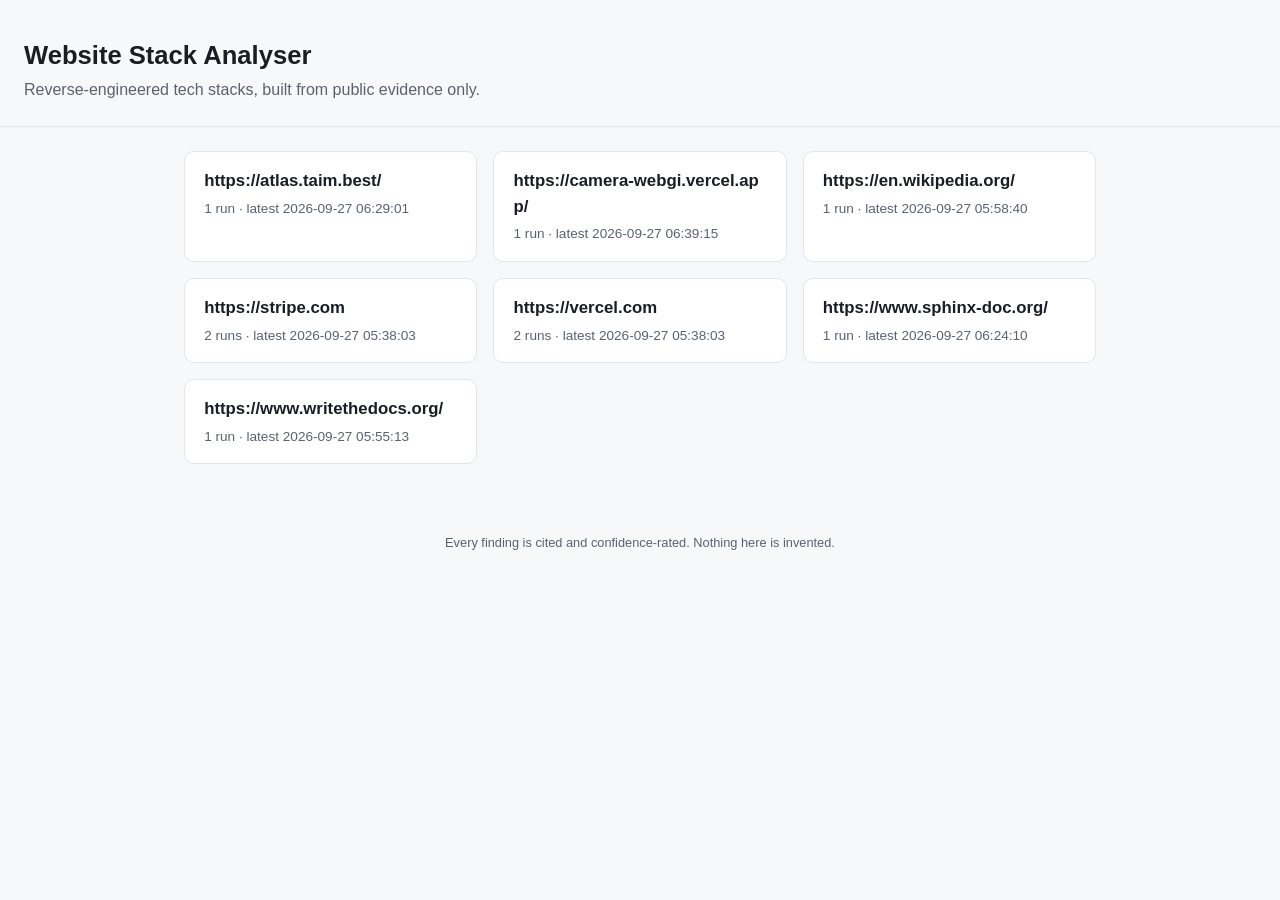
==== docs/index.html @ 90e393d1 "Initial commit: website stack analyser with static site Reverse-engineers public website tech stacks" ====
<!doctype html>
<html lang="en">
<head>
<meta charset="utf-8" />
<meta name="viewport" content="width=device-width, initial-scale=1" />
<title>Website Stack Analyser</title>
<link rel="stylesheet" href="style.css" />
</head>
<body>
  <header class="topbar">
    <h1>Website Stack Analyser</h1>
    <p>Reverse-engineered tech stacks, built from public evidence only.</p>
  </header>

  <main class="container">
    <section id="site-list" class="site-grid">
      <p class="loading">Loading sites…</p>
    </section>
  </main>

  <footer class="footer">
    <p>Every finding is cited and confidence-rated. Nothing here is invented.</p>
  </footer>

  <script src="app.js"></script>
</body>
</html>
---- docs/style.css ----
:root {
  --bg: #0f1115;
  --surface: #171a21;
  --border: #2a2e38;
  --text: #e6e8ec;
  --text-dim: #9aa1ad;
  --accent: #6ea8fe;
  --high: #3fb950;
  --medium: #d4a72c;
  --low: #f85149;
  font-family: -apple-system, BlinkMacSystemFont, "Segoe UI", Roboto, sans-serif;
}

* { box-sizing: border-box; }

body {
  margin: 0;
  background: var(--bg);
  color: var(--text);
  line-height: 1.5;
}

.topbar {
  padding: 2rem 1.5rem 1.5rem;
  border-bottom: 1px solid var(--border);
}

.topbar h1 { margin: 0.25rem 0; font-size: 1.6rem; }
.topbar p { margin: 0; color: var(--text-dim); }

.back-link {
  color: var(--accent);
  text-decoration: none;
  font-size: 0.9rem;
}
.back-link:hover { text-decoration: underline; }

.container {
  max-width: 960px;
  margin: 0 auto;
  padding: 1.5rem;
}

.site-grid {
  display: grid;
  grid-template-columns: repeat(auto-fill, minmax(260px, 1fr));
  gap: 1rem;
}

.site-card {
  display: block;
  background: var(--surface);
  border: 1px solid var(--border);
  border-radius: 10px;
  padding: 1rem 1.2rem;
  text-decoration: none;
  color: var(--text);
  transition: border-color 0.15s ease;
}
.site-card:hover { border-color: var(--accent); }
.site-card h2 { margin: 0 0 0.35rem; font-size: 1.05rem; word-break: break-all; }
.site-card p { margin: 0; color: var(--text-dim); font-size: 0.85rem; }

.loading, .empty { color: var(--text-dim); }
.error { color: var(--low); }
.note { color: var(--text-dim); font-size: 0.85rem; margin-top: -0.5rem; }

.run-tabs {
  display: flex;
  gap: 0.5rem;
  flex-wrap: wrap;
  margin-bottom: 1rem;
}
.tab {
  background: var(--surface);
  border: 1px solid var(--border);
  color: var(--text-dim);
  padding: 0.4rem 0.8rem;
  border-radius: 6px;
  cursor: pointer;
  font-size: 0.85rem;
}
.tab.active { color: var(--text); border-color: var(--accent); }

.block {
  background: var(--surface);
  border: 1px solid var(--border);
  border-radius: 10px;
  padding: 1.2rem 1.4rem;
  margin-bottom: 1rem;
}
.block h3 { margin-top: 0; }

table {
  width: 100%;
  border-collapse: collapse;
  font-size: 0.9rem;
}
th, td {
  text-align: left;
  padding: 0.5rem 0.6rem;
  border-bottom: 1px solid var(--border);
  vertical-align: top;
}
th { color: var(--text-dim); font-weight: 600; }

.badge {
  display: inline-block;
  padding: 0.15rem 0.55rem;
  border-radius: 999px;
  font-size: 0.75rem;
  font-weight: 600;
}
.conf-high { background: rgba(63, 185, 80, 0.15); color: var(--high); }
.conf-medium { background: rgba(212, 167, 44, 0.15); color: var(--medium); }
.conf-low { background: rgba(248, 81, 73, 0.15); color: var(--low); }
.conf-unknown { background: rgba(154, 161, 173, 0.15); color: var(--text-dim); }

.footer {
  text-align: center;
  color: var(--text-dim);
  font-size: 0.8rem;
  padding: 2rem 1rem;
}

@media (prefers-color-scheme: light) {
  :root {
    --bg: #f7f8fa;
    --surface: #ffffff;
    --border: #e2e5ea;
    --text: #1a1d23;
    --text-dim: #5a6270;
  }
}
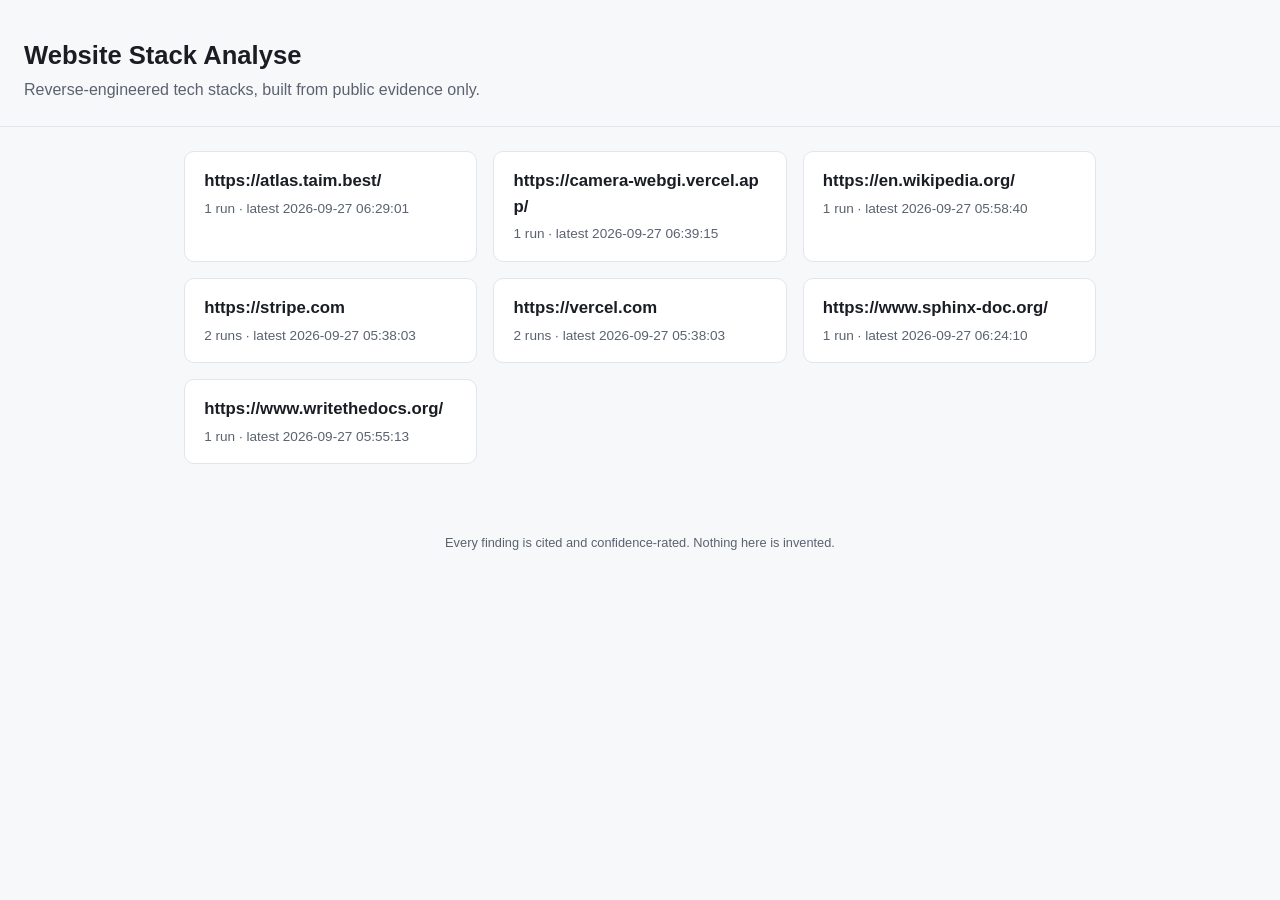
==== commit 51b9ea1e: "Update site.html and files" ====
--- a/docs/index.html
+++ b/docs/index.html
@@ -8,7 +8,7 @@
 </head>
 <body>
   <header class="topbar">
-    <h1>Website Stack Analyser</h1>
+    <h1>Website Stack Analyse</h1>
     <p>Reverse-engineered tech stacks, built from public evidence only.</p>
   </header>
 
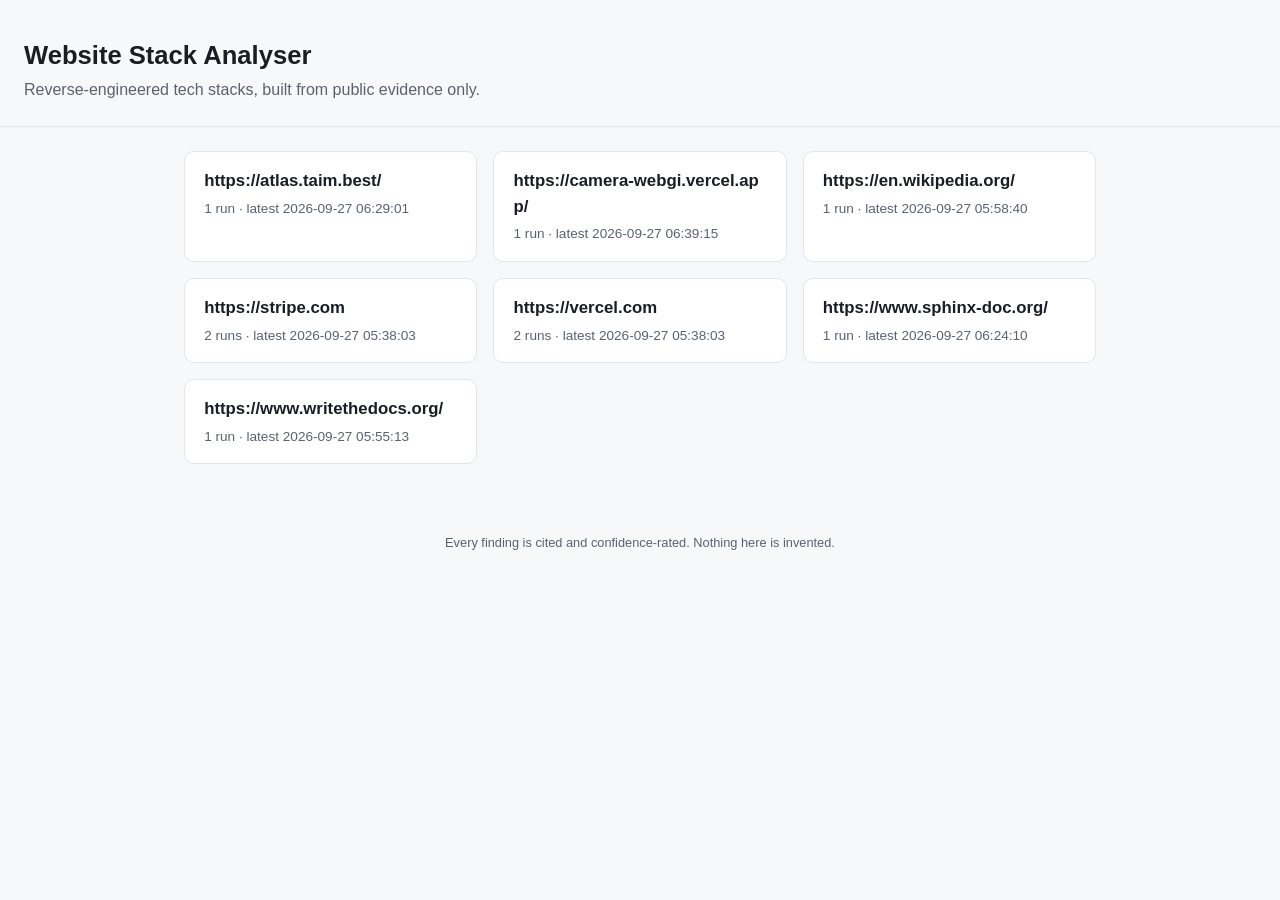
==== commit d7c708cc: "second update" ====
--- a/docs/index.html
+++ b/docs/index.html
@@ -8,7 +8,7 @@
 </head>
 <body>
   <header class="topbar">
-    <h1>Website Stack Analyse</h1>
+    <h1>Website Stack Analyser</h1>
     <p>Reverse-engineered tech stacks, built from public evidence only.</p>
   </header>
 
